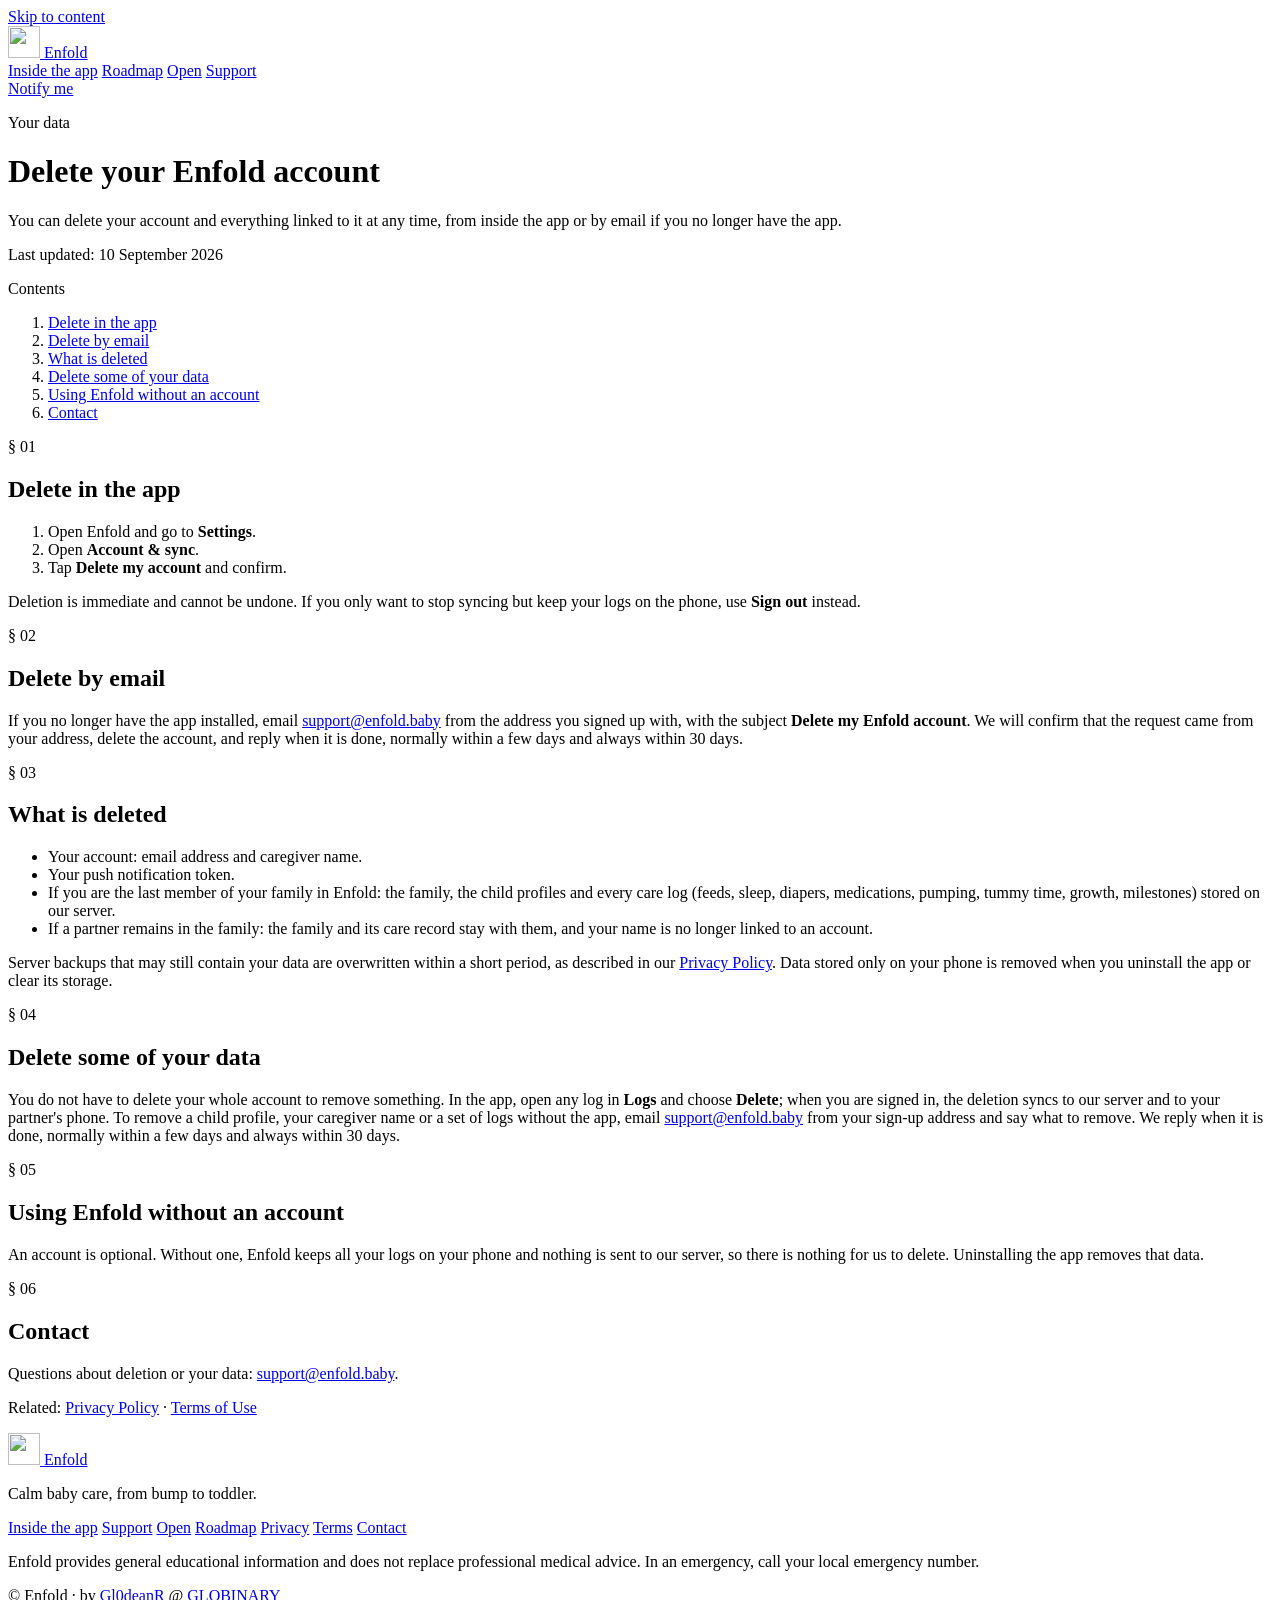
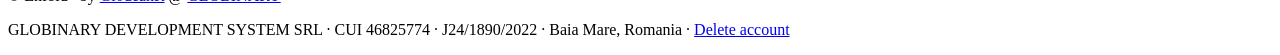
==== landing/public/delete-account/index.html @ c66127e4 "Landing: account deletion page, footer imprint, real 404s; nightly DB backups - /delete-account/ wit" ====
<!doctype html>
<html lang="en">
  <head>
    <meta charset="utf-8" />
    <meta name="viewport" content="width=device-width, initial-scale=1" />
    <title>Delete your account · Enfold</title>
    <meta
      name="description"
      content="How to delete your Enfold account and the data linked to it, in the app or by email, without needing the app."
    />
    <meta name="robots" content="index,follow" />
    <meta name="theme-color" content="#faf7f2" />
    <meta name="color-scheme" content="light" />
    <link rel="canonical" href="https://enfold.baby/delete-account/" />
    <link rel="icon" href="/favicon.png?v=20260902-brand" type="image/png" sizes="32x32" />
    <link rel="icon" href="/favicon.svg?v=20260902-brand" type="image/svg+xml" />
    <link rel="apple-touch-icon" href="/apple-touch-icon.png?v=20260902-brand" sizes="180x180" />
    <link rel="manifest" href="/site.webmanifest" />
    <meta property="og:type" content="website" />
    <meta property="og:site_name" content="Enfold" />
    <meta property="og:title" content="Delete your account · Enfold" />
    <meta
      property="og:description"
      content="How to delete your Enfold account and the data linked to it, in the app or by email, without needing the app."
    />
    <meta property="og:url" content="https://enfold.baby/delete-account/" />
    <meta property="og:image" content="https://enfold.baby/og-image.jpg?v=20260902-brand" />
    <meta property="og:image:type" content="image/jpeg" />
    <meta name="twitter:card" content="summary_large_image" />
    <meta name="twitter:title" content="Delete your account · Enfold" />
    <meta
      name="twitter:description"
      content="How to delete your Enfold account and the data linked to it, in the app or by email, without needing the app."
    />
    <meta name="twitter:image" content="https://enfold.baby/og-image.jpg?v=20260902-brand" />
    <link
      rel="preload"
      href="/fonts/Nunito-Regular.ttf"
      as="font"
      type="font/ttf"
      crossorigin
    />
    <link
      rel="preload"
      href="/fonts/Fraunces-SemiBold.ttf"
      as="font"
      type="font/ttf"
      crossorigin
    />
    <link rel="stylesheet" href="/styles.css?v=20260902-brand" />
  </head>
  <body class="legal-page">
    <a class="skip-link" href="#main">Skip to content</a>

    <header class="site-header">
      <a class="brand" href="/" aria-label="Enfold home">
        <img class="brand-mark" src="/images/enfold-mark.png?v=20260902-brand" width="32" height="32" alt="" />
        <span class="brand-name">Enfold</span>
      </a>

      <nav class="header-nav" aria-label="Site navigation">
        <a href="/#features">Inside the app</a>
        <a href="/roadmap/">Roadmap</a>
        <a href="/open/">Open</a>
        <a href="/support/">Support</a>
      </nav>

      <a
        class="button button-small button-primary header-cta"
        href="/#notify"
        >Notify me</a>
    </header>

    <main id="main" class="legal-main section-shell">
      <header class="legal-hero">
        <p class="eyebrow"><span class="eyebrow-dot"></span>Your data</p>
        <h1>Delete your Enfold account</h1>
        <p class="legal-lede">
          You can delete your account and everything linked to it at any time, from inside
          the app or by email if you no longer have the app.
        </p>
        <p class="legal-updated">Last updated: 10 September 2026</p>
      </header>

      <div class="legal-layout">
        <nav class="legal-toc" aria-label="Page contents">
          <p class="legal-toc-title">Contents</p>
          <ol>
            <li><a href="#in-app">Delete in the app</a></li>
            <li><a href="#by-email">Delete by email</a></li>
            <li><a href="#what-is-deleted">What is deleted</a></li>
            <li><a href="#some-data">Delete some of your data</a></li>
            <li><a href="#local-only">Using Enfold without an account</a></li>
            <li><a href="#contact">Contact</a></li>
          </ol>
        </nav>

        <article class="legal-body">
          <section id="in-app" class="legal-section">
            <p class="legal-kicker">§ 01</p>
            <h2>Delete in the app</h2>
            <ol>
              <li>Open Enfold and go to <strong>Settings</strong>.</li>
              <li>Open <strong>Account &amp; sync</strong>.</li>
              <li>Tap <strong>Delete my account</strong> and confirm.</li>
            </ol>
            <p>
              Deletion is immediate and cannot be undone. If you only want to stop syncing but
              keep your logs on the phone, use <strong>Sign out</strong> instead.
            </p>
          </section>

          <section id="by-email" class="legal-section">
            <p class="legal-kicker">§ 02</p>
            <h2>Delete by email</h2>
            <p>
              If you no longer have the app installed, email
              <a href="mailto:support@enfold.baby?subject=Delete%20my%20Enfold%20account"
                >support@enfold.baby</a
              >
              from the address you signed up with, with the subject
              <strong>Delete my Enfold account</strong>. We will confirm that the request came
              from your address, delete the account, and reply when it is done, normally within
              a few days and always within 30 days.
            </p>
          </section>

          <section id="what-is-deleted" class="legal-section">
            <p class="legal-kicker">§ 03</p>
            <h2>What is deleted</h2>
            <ul>
              <li>Your account: email address and caregiver name.</li>
              <li>Your push notification token.</li>
              <li>
                If you are the last member of your family in Enfold: the family, the child
                profiles and every care log (feeds, sleep, diapers, medications, pumping, tummy
                time, growth, milestones) stored on our server.
              </li>
              <li>
                If a partner remains in the family: the family and its care record stay with
                them, and your name is no longer linked to an account.
              </li>
            </ul>
            <p>
              Server backups that may still contain your data are overwritten within a short
              period, as described in our <a href="/privacy/#retention">Privacy Policy</a>.
              Data stored only on your phone is removed when you uninstall the app or clear its
              storage.
            </p>
          </section>

          <section id="some-data" class="legal-section">
            <p class="legal-kicker">§ 04</p>
            <h2>Delete some of your data</h2>
            <p>
              You do not have to delete your whole account to remove something. In the app,
              open any log in <strong>Logs</strong> and choose <strong>Delete</strong>; when you
              are signed in, the deletion syncs to our server and to your partner's phone. To
              remove a child profile, your caregiver name or a set of logs without the app,
              email <a href="mailto:support@enfold.baby?subject=Delete%20some%20of%20my%20Enfold%20data"
                >support@enfold.baby</a
              >
              from your sign-up address and say what to remove. We reply when it is done, normally
              within a few days and always within 30 days.
            </p>
          </section>

          <section id="local-only" class="legal-section">
            <p class="legal-kicker">§ 05</p>
            <h2>Using Enfold without an account</h2>
            <p>
              An account is optional. Without one, Enfold keeps all your logs on your phone and
              nothing is sent to our server, so there is nothing for us to delete. Uninstalling
              the app removes that data.
            </p>
          </section>

          <section id="contact" class="legal-section">
            <p class="legal-kicker">§ 06</p>
            <h2>Contact</h2>
            <p>
              Questions about deletion or your data:
              <a href="mailto:support@enfold.baby">support@enfold.baby</a>.
            </p>
            <p>
              Related:
              <a href="/privacy/">Privacy Policy</a>
              ·
              <a href="/terms/">Terms of Use</a>
            </p>
          </section>
        </article>
      </div>
    </main>

    <footer class="site-footer">
      <div class="footer-main section-shell">
        <div class="footer-brand">
          <a class="brand" href="/" aria-label="Enfold home">
            <img class="brand-mark" src="/images/enfold-mark.png?v=20260902-brand" width="32" height="32" alt="" />
            <span class="brand-name">Enfold</span>
          </a>
          <p>Calm baby care, from bump to toddler.</p>
        </div>
        <div class="footer-links">
          <a href="/#features">Inside the app</a>
          <a href="/support/">Support</a>
          <a href="/open/">Open</a>
          <a href="/roadmap/">Roadmap</a>
          <a href="/privacy/">Privacy</a>
          <a href="/terms/">Terms</a>
          <a href="mailto:support@enfold.baby">Contact</a>
        </div>
      </div>
      <div class="footer-bottom section-shell">
        <p class="disclaimer">
          Enfold provides general educational information and does not replace professional
          medical advice. In an emergency, call your local emergency number.
        </p>
        <p class="footer-meta">
          <span>© Enfold</span>
          <span aria-hidden="true">·</span>
          <span
            >by <a href="https://x.com/Gl0deanR" target="_blank" rel="noopener noreferrer">Gl0deanR</a>
            @ <a href="https://globinary.io/en" target="_blank" rel="noopener noreferrer">GLOBINARY</a></span
          >
        </p>
        <p class="footer-meta footer-imprint">
          <span>GLOBINARY DEVELOPMENT SYSTEM SRL</span>
          <span aria-hidden="true">·</span>
          <span>CUI 46825774</span>
          <span aria-hidden="true">·</span>
          <span>J24/1890/2022</span>
          <span aria-hidden="true">·</span>
          <span>Baia Mare, Romania</span>
          <span aria-hidden="true">·</span>
          <a href="/delete-account/">Delete account</a>
        </p>
      </div>
    </footer>

    <script async src="https://scripts.simpleanalyticscdn.com/latest.js"></script>
    <noscript
      ><img
        src="https://queue.simpleanalyticscdn.com/noscript.gif"
        alt=""
        referrerpolicy="no-referrer-when-downgrade"
    /></noscript>
  </body>
</html>
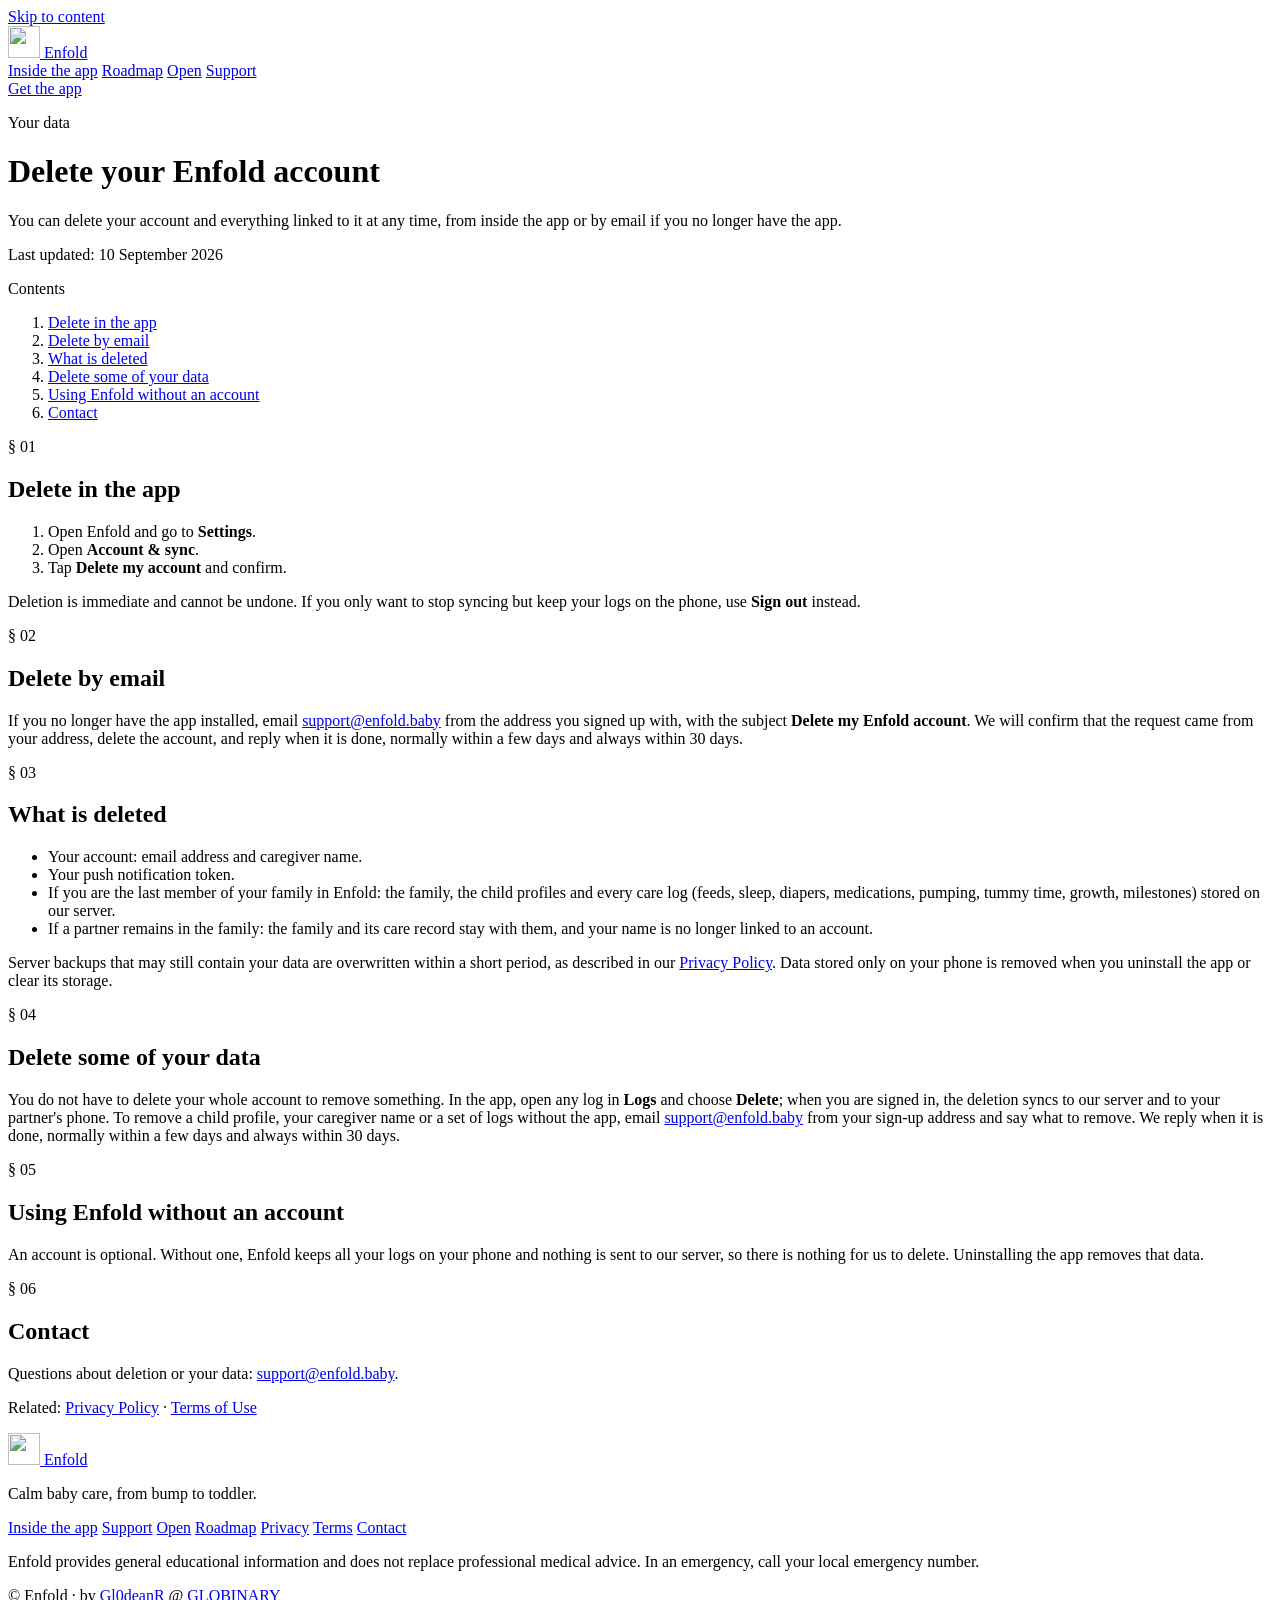
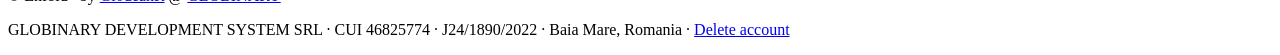
==== commit b8f64858: "Both stores are live: store badges on the site and README The waitlist form is gone; the hero and th" ====
--- a/landing/public/delete-account/index.html
+++ b/landing/public/delete-account/index.html
@@ -47,7 +47,7 @@
       type="font/ttf"
       crossorigin
     />
-    <link rel="stylesheet" href="/styles.css?v=20260902-brand" />
+    <link rel="stylesheet" href="/styles.css?v=20260928-stores" />
   </head>
   <body class="legal-page">
     <a class="skip-link" href="#main">Skip to content</a>
@@ -67,8 +67,8 @@
 
       <a
         class="button button-small button-primary header-cta"
-        href="/#notify"
-        >Notify me</a>
+        href="/#download"
+        >Get the app</a>
     </header>
 
     <main id="main" class="legal-main section-shell">
